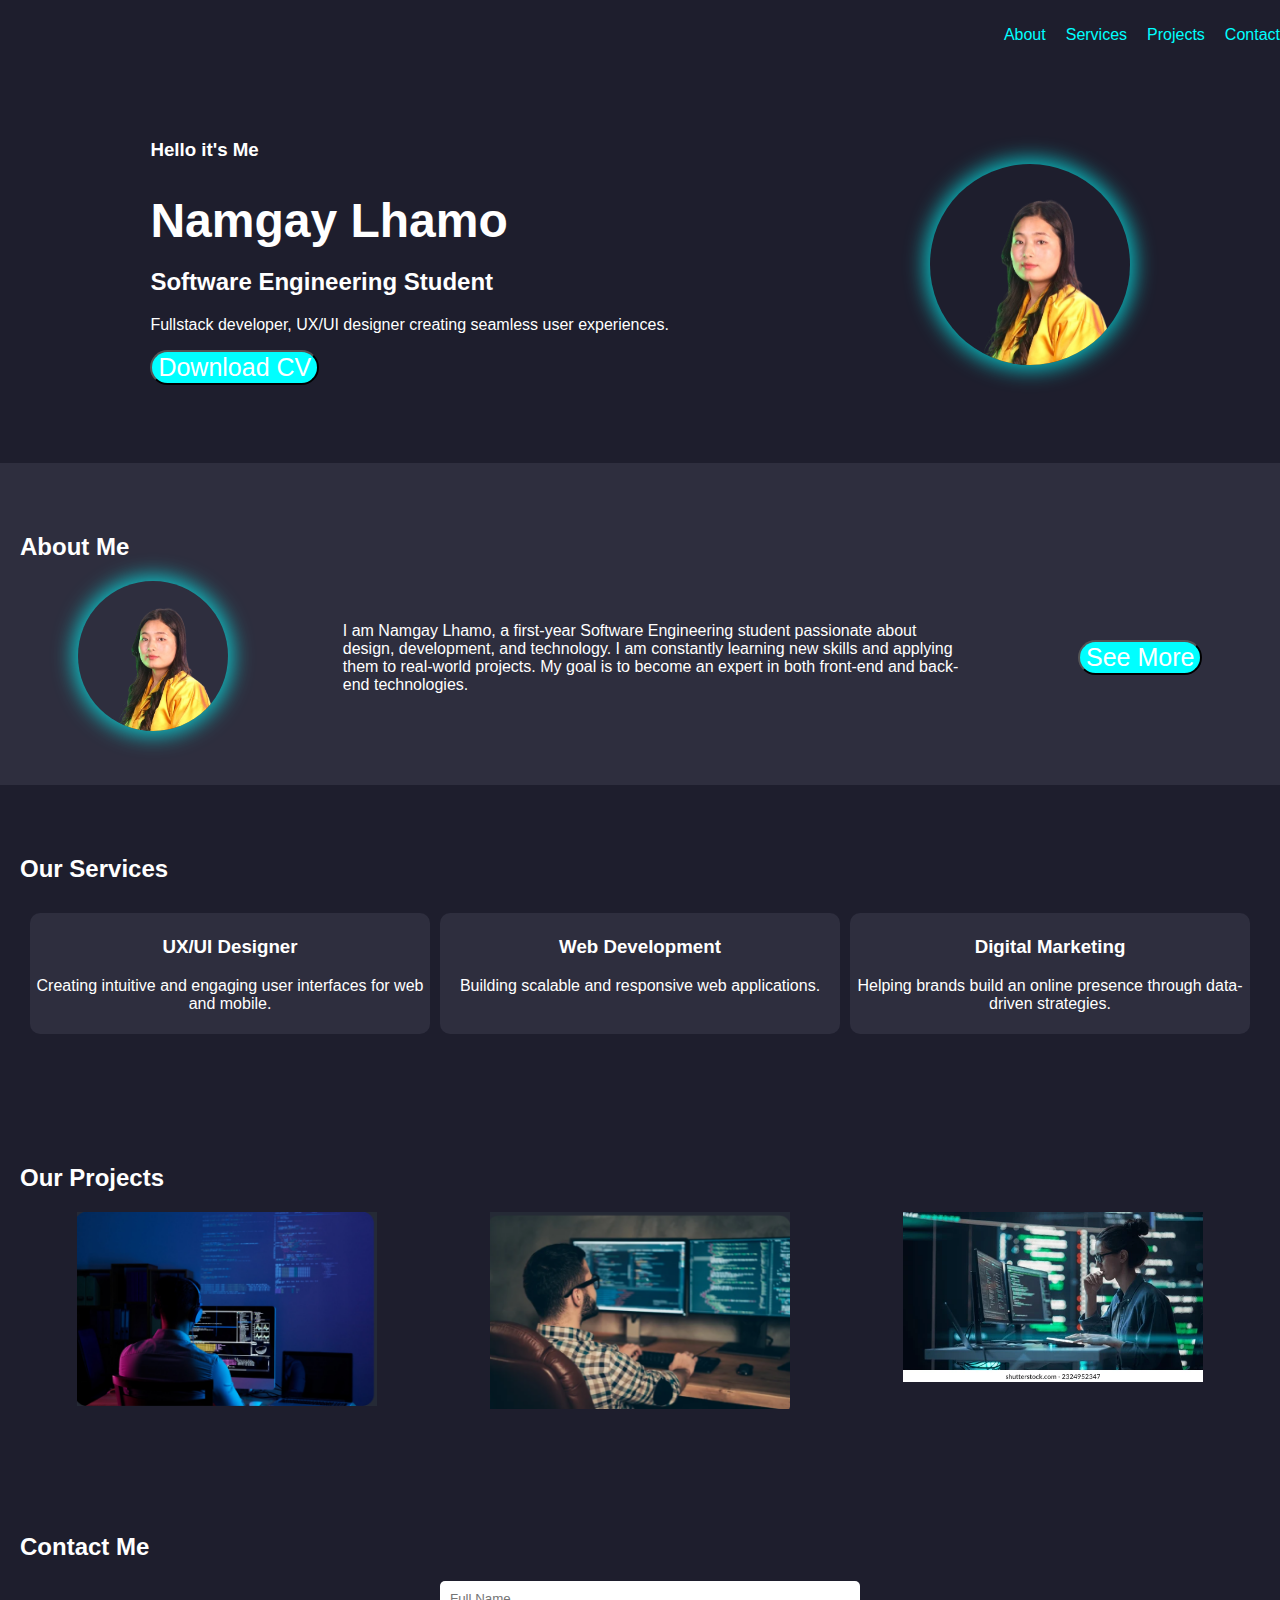
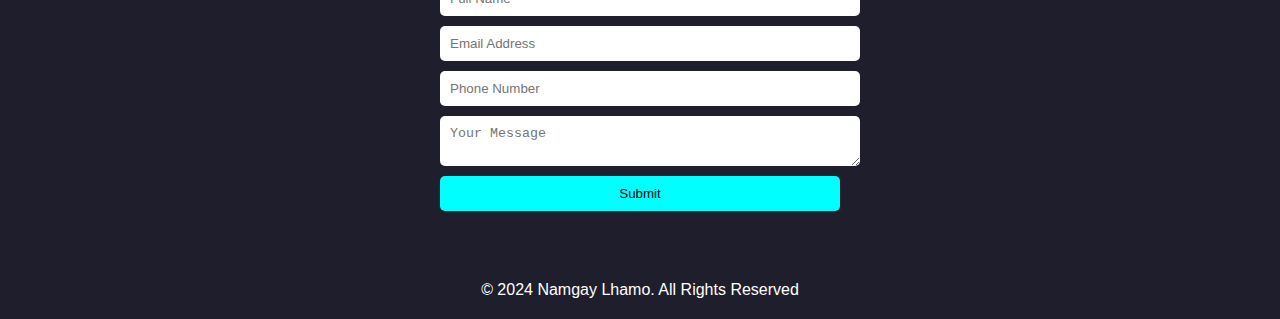
==== index.html @ 477458fd "personal profile" ====
<!DOCTYPE html>
<html lang="en">
<head>
    <meta charset="UTF-8">
    <meta name="viewport" content="width=device-width, initial-scale=1.0">
    <title>Namgay Lhamo Portfolio</title>
    <link rel="stylesheet" href="styling_PII.CSS">
</head>
<body>
    <!-- Header Section -->
    <header>
        <nav>
            <ul>
                <li><a href="#about">About</a></li>
                <li><a href="#services">Services</a></li>
                <li><a href="#projects">Projects</a></li>
                <li><a href="#contact">Contact</a></li>
            </ul>
        </nav>
    </header>

    <!-- Hero Section -->
    <section class="hero">
        <div class="hero-content">
            <h3>Hello it's Me </h3>
            <h1>Namgay Lhamo</h1>
            <h2>Software Engineering Student</h2>
            <p>Fullstack developer, UX/UI designer creating seamless user experiences.</p>
            <button style="font-size: 25px; background-color: aqua; color: white ; border-radius: 25px;">Download CV</button>
            

            <div class="social-icons">
                <link rel="stylesheet" href="https://cdnjs.cloudflare.com/ajax/libs/font-awesome/6.6.0/css/all.min.css" integrity="sha512-Kc323vGBEqzTmouAECnVceyQqyqdsSiqLQISBL29aUW4U/M7pSPA/gEUZQqv1cwx4OnYxTxve5UMg5GT6L4JJg==" crossorigin="anonymous" referrerpolicy="no-referrer" />
                <a href="#"><i class="fab fa-facebook-f"></i></a>
                <a href="#"><i class="fab fa-twitter"></i></a>
                <a href="#"><i class="fab fa-instagram"></i></a>
            </div>
        </div>
        <div class="hero-image">
            <img src="profile_pic-removebg-preview.png" alt="Namgay Lhamo">
        </div>
    </section>

    <!-- About Section -->
    <section id="about">
        <h2>About Me</h2>
        <div class="about-content">
            <div class="about-image">
                <img src="profile_pic-removebg-preview.png" alt="Namgay Lhamo">
            </div>
            <p>
                I am Namgay Lhamo, a first-year Software Engineering student passionate about design, development, and technology. I am constantly learning new skills and applying them to real-world projects. My goal is to become an expert in both front-end and back-end technologies.
            </p>
            <button style="font-size: 25px; background-color: aqua; color: white ; border-radius: 25px;">See More</button>

            

        </div>
    </section>

    <!-- Services Section -->
    <section id="services">
        <h2>Our Services</h2>
        <div class="services-container">
            <div class="service-card">
                <h3>UX/UI Designer</h3>
                <p>Creating intuitive and engaging user interfaces for web and mobile.</p>
            </div>
            <div class="service-card">
                <h3>Web Development</h3>
                <p>Building scalable and responsive web applications.</p>
            </div>
            <div class="service-card">
                <h3>Digital Marketing</h3>
                <p>Helping brands build an online presence through data-driven strategies.</p>
            </div>
        </div>
    </section>

    <!-- Projects Section -->
    <section id="projects">
        <h2>Our Projects</h2>
        <div class="projects-container">
            <div class="project">
                <img src="Screenshot 2024-10-23 094404.png" alt="Project 1">
            </div>
            <div class="project">
                <img src="Screenshot 2024-10-23 094337.png" alt="Project 2">
            </div>
            <div class="project">
                <img src="female-developer-thinking-typing-on-260nw-2324952347.webp" alt="Project 2">
            </div>
        </div>
    </section>

    <!-- Contact Section -->
    <section id="contact">
        <h2>Contact Me</h2>
        <form class="contact-form">
            <input type="text" placeholder="Full Name" required>
            <input type="email" placeholder="Email Address" required>
            <input type="text" placeholder="Phone Number" required>
            <textarea placeholder="Your Message" required></textarea>
            <button type="submit" class="btn">Submit</button>
        </form>
    </section>

    <!-- Footer Section -->
    <footer>
        <h10>© 2024 Namgay Lhamo. All Rights Reserved</h10>
    </footer>
</body>
</html>
---- styling_PII.CSS ----
body {
    font-family: Arial, sans-serif;
    margin: 0;
    padding: 0;
    box-sizing: border-box;
    background-color: #1e1e2d;
    color: white;
}

a {
    color: #00ffff;
    text-decoration: none;
}


header {
    background-color: #1e1e2d;
    padding: 10px 0;
    text-align: left;
}

nav ul {
    list-style: none;
    display: flex;
    justify-content: right;
    gap: 20px;
}

nav ul li {
    display: inline-block;
}


.hero {
    display: flex;
    align-items: center;
    justify-content: space-around;
    padding: 50px 20px;
}

.hero-content {
    max-width: 50%;
}

.hero h1 {
    font-size: 48px;
    margin-bottom: 10px;
}

.hero h2 {
    font-size: 24px;
    margin-bottom: 20px;
}

.hero-image img {
    width: 200px;
    border-radius: 50%;
    box-shadow: 0 0 20px 5px rgba(0, 255, 255, 0.7);
}


.social-icons a {
    margin: 0 10px;
    text-decoration: none;
    color: white;
    font-size: 24px; 
}

.social-icons a:hover {
    color: #00ffff;
}


#about {
    padding: 50px 20px;
    background-color: #2e2e3e;
}

.about-content {
    display: flex;
    justify-content: space-around;
    align-items: center;
}

.about-image img {
    width: 150px;
    border-radius: 50%;
    box-shadow: 0 0 20px 5px rgba(0, 255, 255, 0.7);
}

#about p {
    max-width: 50%;
}


#services {
    padding: 50px 20px;
}

.services-container {
    display: flex;
    justify-content: space-between;
    gap: 10px; 
    padding: 10px; 
}

.service-card {
    background-color: #2e2e3e;
    padding: 5px;
    width: 100%;
    border-radius: 10px;
    text-align: center;
}


#projects {
    padding: 50px 20px;
}

.projects-container {
    display: flex;
    justify-content: space-around;
}

.project img {
    width: 300px;
}


#contact {
    padding: 50px 20px;
}

.contact-form {
    display: flex;
    flex-direction: column;
    gap: 10px;
    max-width: 400px;
    margin: 0 auto;
}

.contact-form input, 
.contact-form textarea {
    padding: 10px;
    border: none;
    border-radius: 5px;
    width: 100%;
}

.contact-form button {
    padding: 10px;
    background-color: #00ffff;
    color: #000;
    border: none;
    border-radius: 5px;
    cursor: pointer;
}


footer {
    text-align: center;
    padding: 20px;
    background-color: #1e1e2d;
}
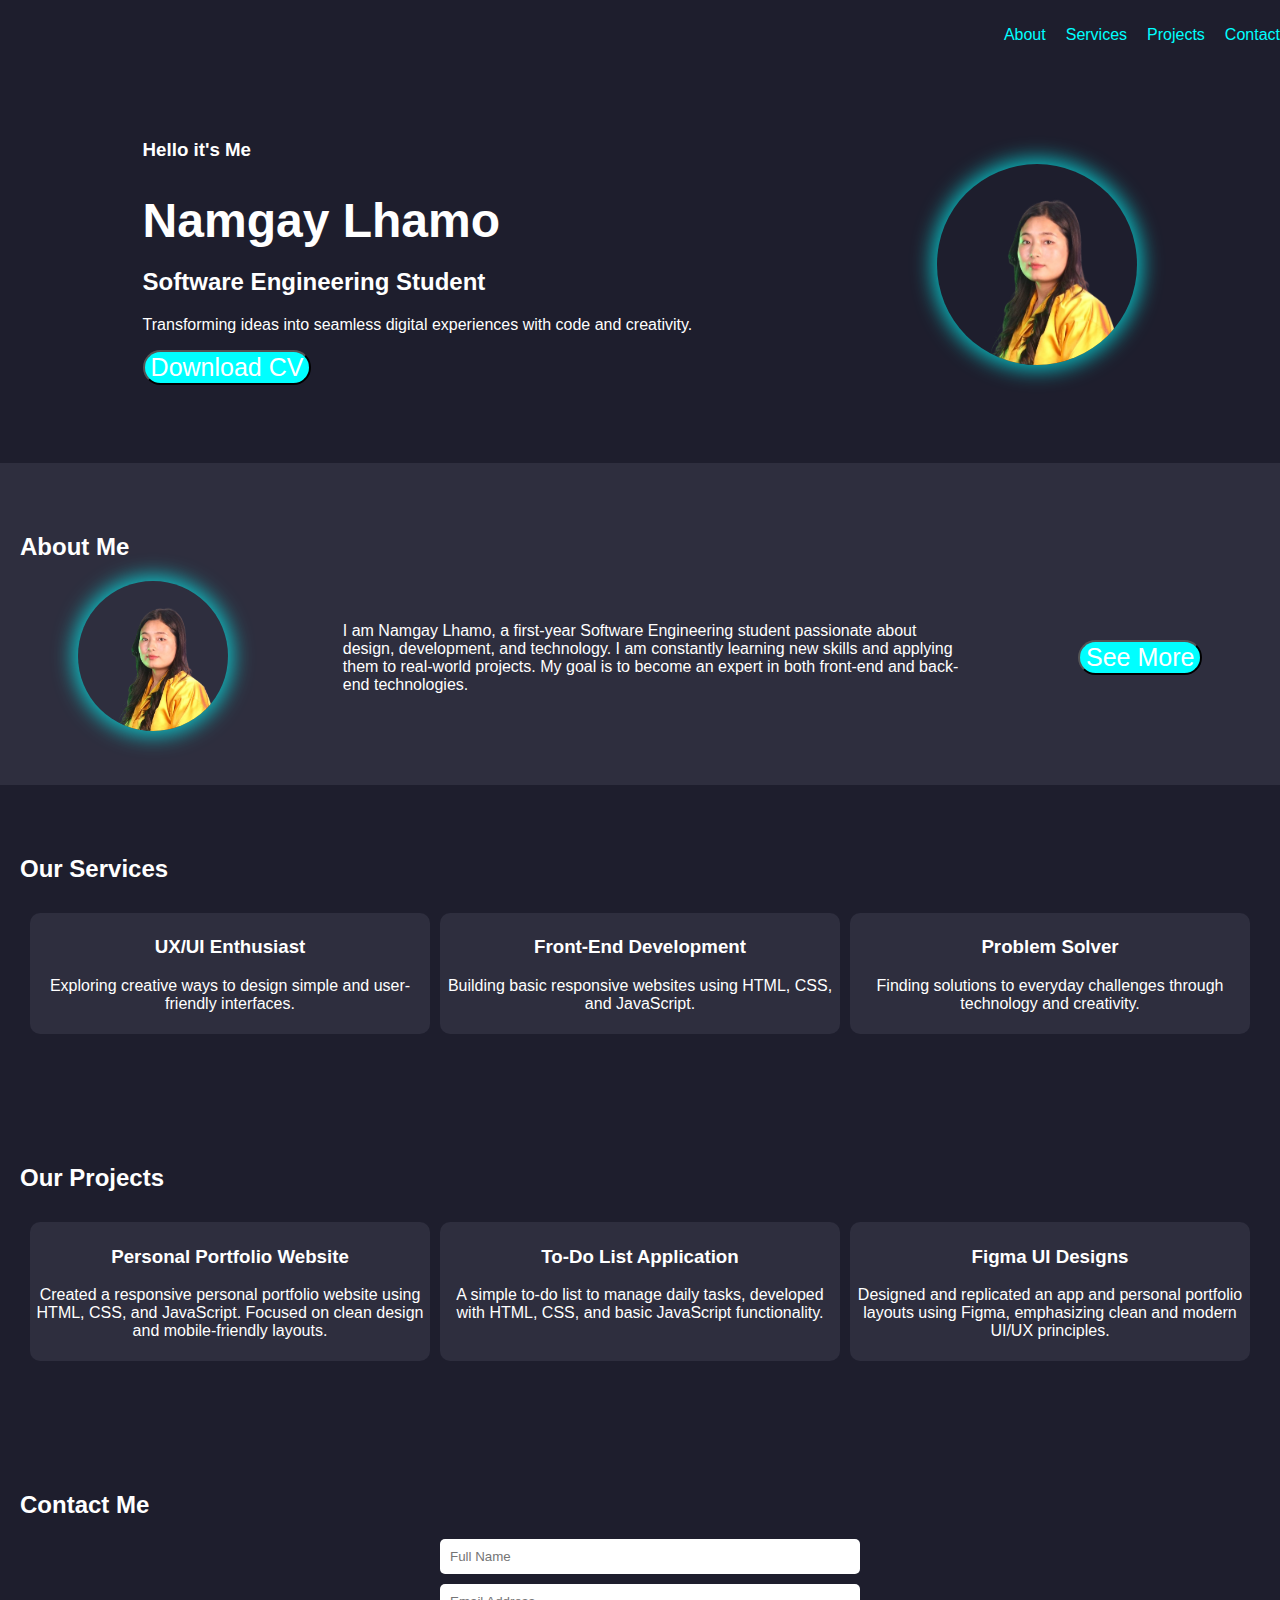
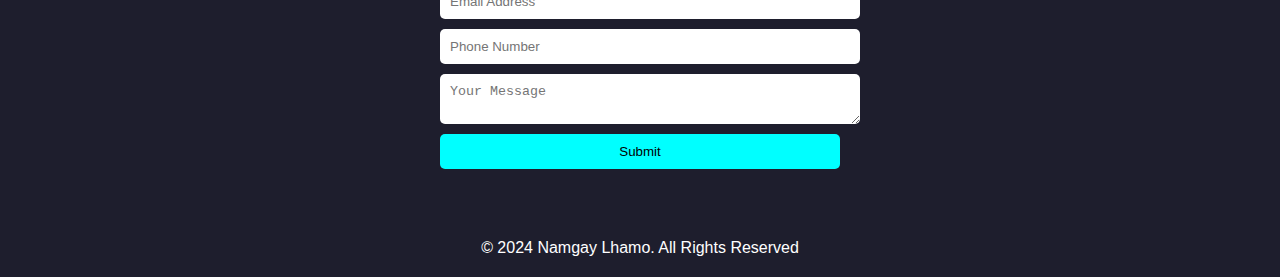
==== commit 25b1d348: "Phase_III" ====
--- a/index.html
+++ b/index.html
@@ -25,7 +25,7 @@
             <h3>Hello it's Me </h3>
             <h1>Namgay Lhamo</h1>
             <h2>Software Engineering Student</h2>
-            <p>Fullstack developer, UX/UI designer creating seamless user experiences.</p>
+            <p>Transforming ideas into seamless digital experiences with code and creativity.</p>
             <button style="font-size: 25px; background-color: aqua; color: white ; border-radius: 25px;">Download CV</button>
             
 
@@ -63,16 +63,16 @@
         <h2>Our Services</h2>
         <div class="services-container">
             <div class="service-card">
-                <h3>UX/UI Designer</h3>
-                <p>Creating intuitive and engaging user interfaces for web and mobile.</p>
+                <h3>UX/UI Enthusiast</h3>
+                <p>Exploring creative ways to design simple and user-friendly interfaces.</p>
             </div>
             <div class="service-card">
-                <h3>Web Development</h3>
-                <p>Building scalable and responsive web applications.</p>
+                <h3>Front-End Development</h3>
+                <p>Building basic responsive websites using HTML, CSS, and JavaScript.</p>
             </div>
             <div class="service-card">
-                <h3>Digital Marketing</h3>
-                <p>Helping brands build an online presence through data-driven strategies.</p>
+                <h3>Problem Solver</h3>
+                <p>Finding solutions to everyday challenges through technology and creativity.</p>
             </div>
         </div>
     </section>
@@ -80,15 +80,18 @@
     <!-- Projects Section -->
     <section id="projects">
         <h2>Our Projects</h2>
-        <div class="projects-container">
-            <div class="project">
-                <img src="Screenshot 2024-10-23 094404.png" alt="Project 1">
+        <div class="services-container">
+            <div class="service-card">
+                <h3>Personal Portfolio Website</h3>
+                <p>Created a responsive personal portfolio website using HTML, CSS, and JavaScript. Focused on clean design and mobile-friendly layouts.</p>
             </div>
-            <div class="project">
-                <img src="Screenshot 2024-10-23 094337.png" alt="Project 2">
+            <div class="service-card">
+                <h3>To-Do List Application</h3>
+                <p>A simple to-do list to manage daily tasks, developed with HTML, CSS, and basic JavaScript functionality.</p>
             </div>
-            <div class="project">
-                <img src="female-developer-thinking-typing-on-260nw-2324952347.webp" alt="Project 2">
+            <div class="service-card">
+                <h3>Figma UI Designs</h3>
+                <p>Designed and replicated an app and personal portfolio layouts using Figma, emphasizing clean and modern UI/UX principles.</p>
             </div>
         </div>
     </section>
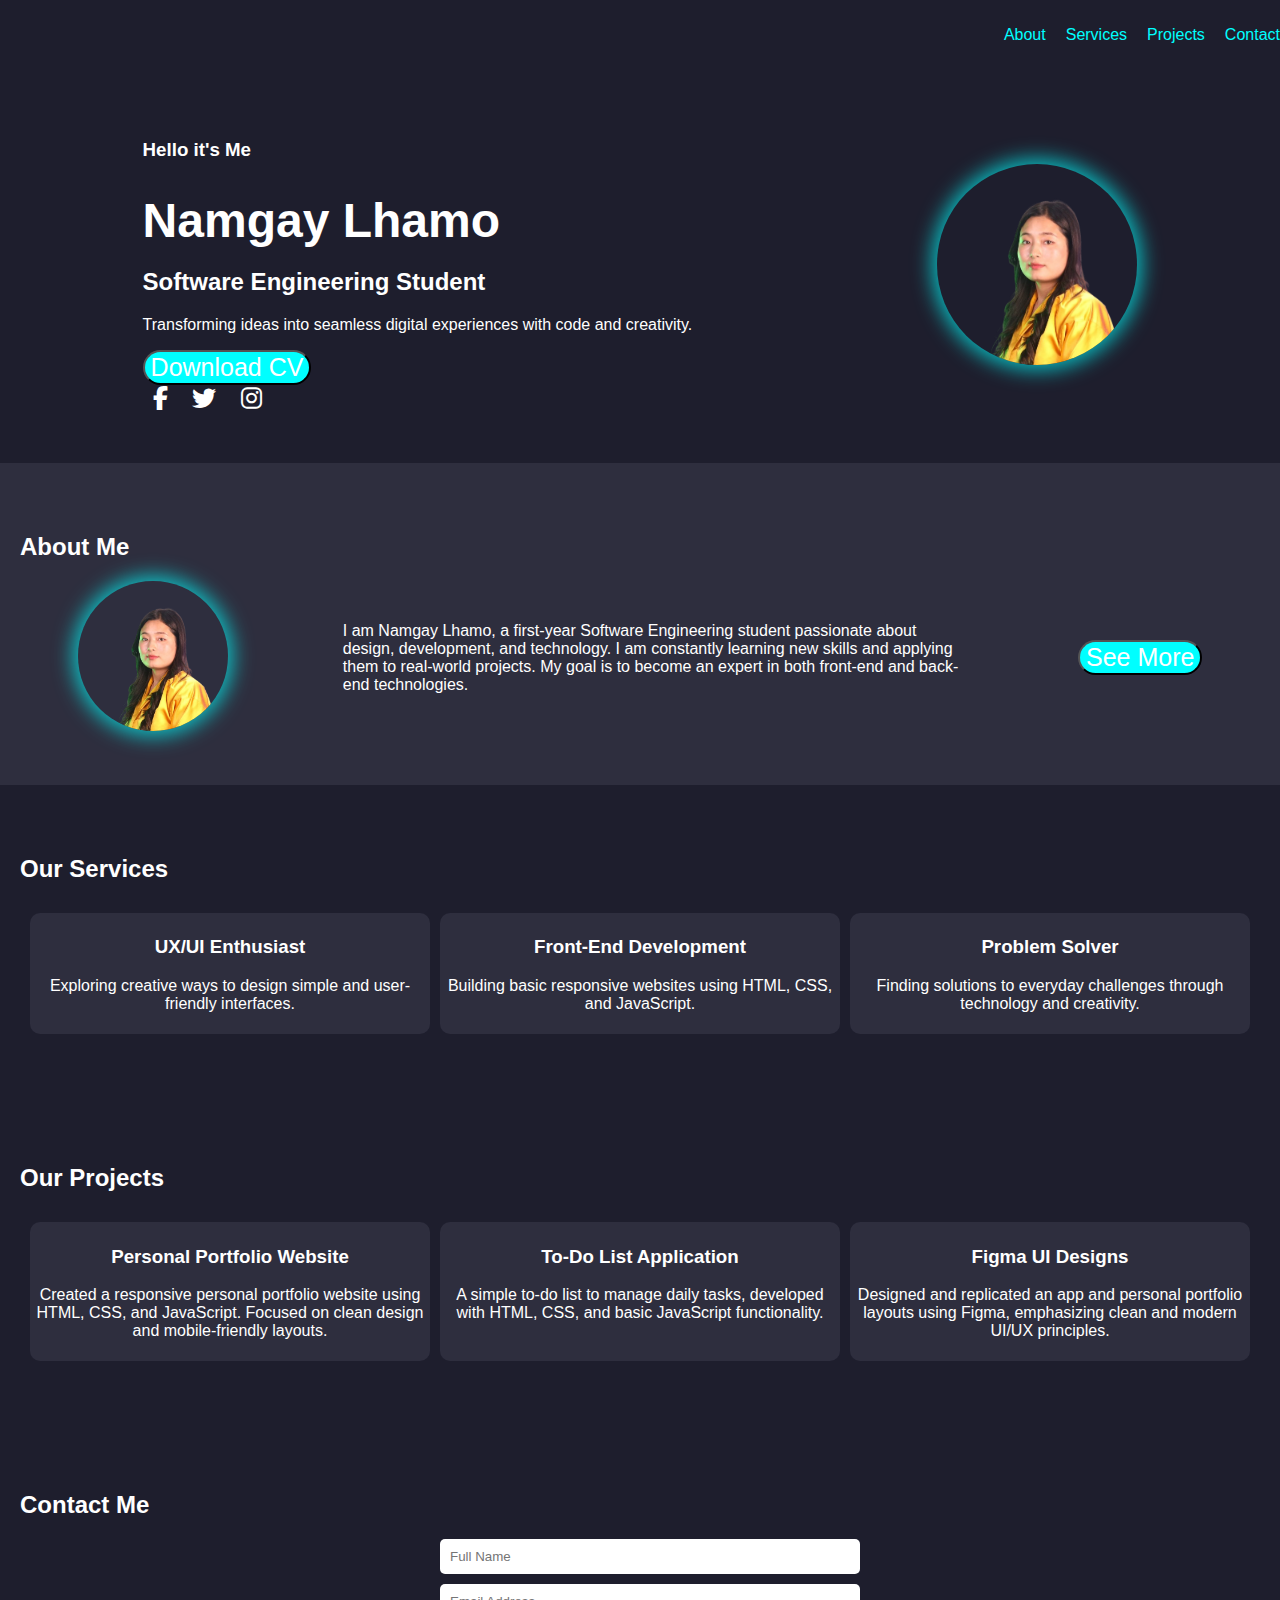
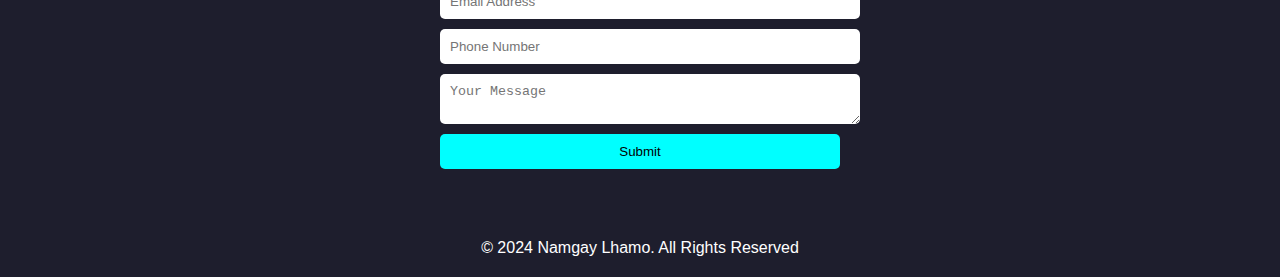
==== commit db083647: "Personal_profile" ====
--- a/index.html
+++ b/index.html
@@ -3,18 +3,20 @@
 <head>
     <meta charset="UTF-8">
     <meta name="viewport" content="width=device-width, initial-scale=1.0">
+    <meta http-equiv="X-UA-Compatible" content="IE=edge">
     <title>Namgay Lhamo Portfolio</title>
-    <link rel="stylesheet" href="styling_PII.CSS">
+    <link rel="stylesheet" href="styling_PIII.CSS">
+    <link rel="stylesheet" href="https://cdnjs.cloudflare.com/ajax/libs/font-awesome/6.6.0/css/all.min.css">
 </head>
 <body>
     <!-- Header Section -->
     <header>
         <nav>
             <ul>
-                <li><a href="#about">About</a></li>
-                <li><a href="#services">Services</a></li>
-                <li><a href="#projects">Projects</a></li>
-                <li><a href="#contact">Contact</a></li>
+                <li><a href="#about" aria-label="About section">About</a></li>
+                <li><a href="#services" aria-label="Services section">Services</a></li>
+                <li><a href="#projects" aria-label="Projects section">Projects</a></li>
+                <li><a href="#contact" aria-label="Contact section">Contact</a></li>
             </ul>
         </nav>
     </header>
--- a/styling_PIII.CSS
+++ b/styling_PIII.CSS
@@ -0,0 +1,318 @@
+body {
+    font-family: Arial, sans-serif;
+    margin: 0;
+    padding: 0;
+    box-sizing: border-box;
+    background-color: #1e1e2d;
+    color: white;
+}
+
+a {
+    color: #00ffff;
+    text-decoration: none;
+}
+
+header {
+    background-color: #1e1e2d;
+    padding: 10px 0;
+    text-align: left;
+}
+
+nav ul {
+    list-style: none;
+    display: flex;
+    justify-content: right;
+    gap: 20px;
+}
+
+nav ul li {
+    display: inline-block;
+}
+
+.hero {
+    display: flex;
+    align-items: center;
+    justify-content: space-around;
+    padding: 50px 20px;
+}
+
+.hero-content {
+    max-width: 50%;
+}
+
+.hero h1 {
+    font-size: 48px;
+    margin-bottom: 10px;
+}
+
+.hero h2 {
+    font-size: 24px;
+    margin-bottom: 20px;
+}
+
+.hero-image img {
+    width: 200px;
+    border-radius: 50%;
+    box-shadow: 0 0 20px 5px rgba(0, 255, 255, 0.7);
+}
+
+.social-icons a {
+    margin: 0 10px;
+    text-decoration: none;
+    color: white;
+    font-size: 24px; 
+}
+
+.social-icons a:hover {
+    color: #00ffff;
+}
+
+#about {
+    padding: 50px 20px;
+    background-color: #2e2e3e;
+}
+
+.about-content {
+    display: flex;
+    justify-content: space-around;
+    align-items: center;
+}
+
+.about-image img {
+    width: 150px;
+    border-radius: 50%;
+    box-shadow: 0 0 20px 5px rgba(0, 255, 255, 0.7);
+}
+
+#about p {
+    max-width: 50%;
+}
+
+#services {
+    padding: 50px 20px;
+}
+
+.services-container {
+    display: flex;
+    justify-content: space-between;
+    gap: 10px; 
+    padding: 10px; 
+}
+
+.service-card {
+    background-color: #2e2e3e;
+    padding: 5px;
+    width: 100%;
+    border-radius: 10px;
+    text-align: center;
+}
+
+#projects {
+    padding: 50px 20px;
+}
+
+.projects-container {
+    display: flex;
+    justify-content: space-around;
+}
+
+.project img {
+    width: 300px;
+}
+
+#contact {
+    padding: 50px 20px;
+}
+
+.contact-form {
+    display: flex;
+    flex-direction: column;
+    gap: 10px;
+    max-width: 400px;
+    margin: 0 auto;
+}
+
+.contact-form input, 
+.contact-form textarea {
+    padding: 10px;
+    border: none;
+    border-radius: 5px;
+    width: 100%;
+}
+
+.contact-form button {
+    padding: 10px;
+    background-color: #00ffff;
+    color: #000;
+    border: none;
+    border-radius: 5px;
+    cursor: pointer;
+}
+
+footer {
+    text-align: center;
+    padding: 20px;
+    background-color: #1e1e2d;
+}
+
+@media screen and (max-width: 1024px) {
+    .hero h1 {
+        font-size: 40px;
+    }
+    
+    .hero h2 {
+        font-size: 22px;
+    }
+    
+    .hero-content {
+        max-width: 60%;
+    }
+    
+    .projects-container {
+        flex-direction: column;
+        align-items: center;
+    }
+    
+    .project img {
+        width: 80%;
+    }
+}
+
+@media screen and (max-width: 768px) {
+    .hero {
+        flex-direction: column;
+        text-align: center;
+        gap: 20px;
+    }
+    
+    .hero-content {
+        max-width: 100%;
+    }
+    
+    .hero h1 {
+        font-size: 32px;
+    }
+    
+    .hero h2 {
+        font-size: 20px;
+    }
+    
+    .about-content {
+        flex-direction: column;
+        gap: 20px;
+    }
+    
+    #about p {
+        max-width: 100%;
+        text-align: center;
+    }
+    
+    .services-container {
+        flex-direction: column;
+        align-items: center;
+    }
+    
+    .service-card {
+        width: 90%;
+    }
+    
+    .projects-container {
+        flex-direction: column;
+        align-items: center;
+        gap: 20px;
+    }
+    
+    .project img {
+        width: 100%;
+        max-width: 300px;
+    }
+    
+    nav ul {
+        flex-direction: column;
+        align-items: center;
+        gap: 10px;
+    }
+}
+
+/* Add these additional media queries for better device coverage */
+
+/* For large screens (PC) */
+@media screen and (min-width: 1200px) {
+    .container {
+        max-width: 1140px;
+        margin: 0 auto;
+    }
+    
+    .hero-content {
+        max-width: 45%;
+    }
+}
+
+/* For medium screens (Laptop) */
+@media screen and (max-width: 1024px) {
+    /* ... existing styles ... */
+    
+    .services-container {
+        gap: 20px;
+        padding: 20px;
+    }
+    
+    .service-card {
+        padding: 15px;
+    }
+}
+
+/* For tablets */
+@media screen and (max-width: 768px) {
+    /* ... existing styles ... */
+    
+    .contact-form {
+        width: 90%;
+        max-width: 500px;
+    }
+}
+
+/* For mobile phones */
+@media screen and (max-width: 480px) {
+    .hero h1 {
+        font-size: 28px;
+    }
+    
+    .hero h2 {
+        font-size: 18px;
+    }
+    
+    .hero-image img {
+        width: 150px;
+    }
+    
+    .service-card {
+        width: 100%;
+        margin: 10px 0;
+    }
+    
+    .social-icons {
+        margin-top: 20px;
+    }
+    
+    .social-icons a {
+        font-size: 20px;
+        margin: 0 8px;
+    }
+    
+    .contact-form input, 
+    .contact-form textarea {
+        padding: 8px;
+    }
+}
+
+/* Fix for very small devices */
+@media screen and (max-width: 320px) {
+    .hero h1 {
+        font-size: 24px;
+    }
+    
+    .hero-image img {
+        width: 120px;
+    }
+}
